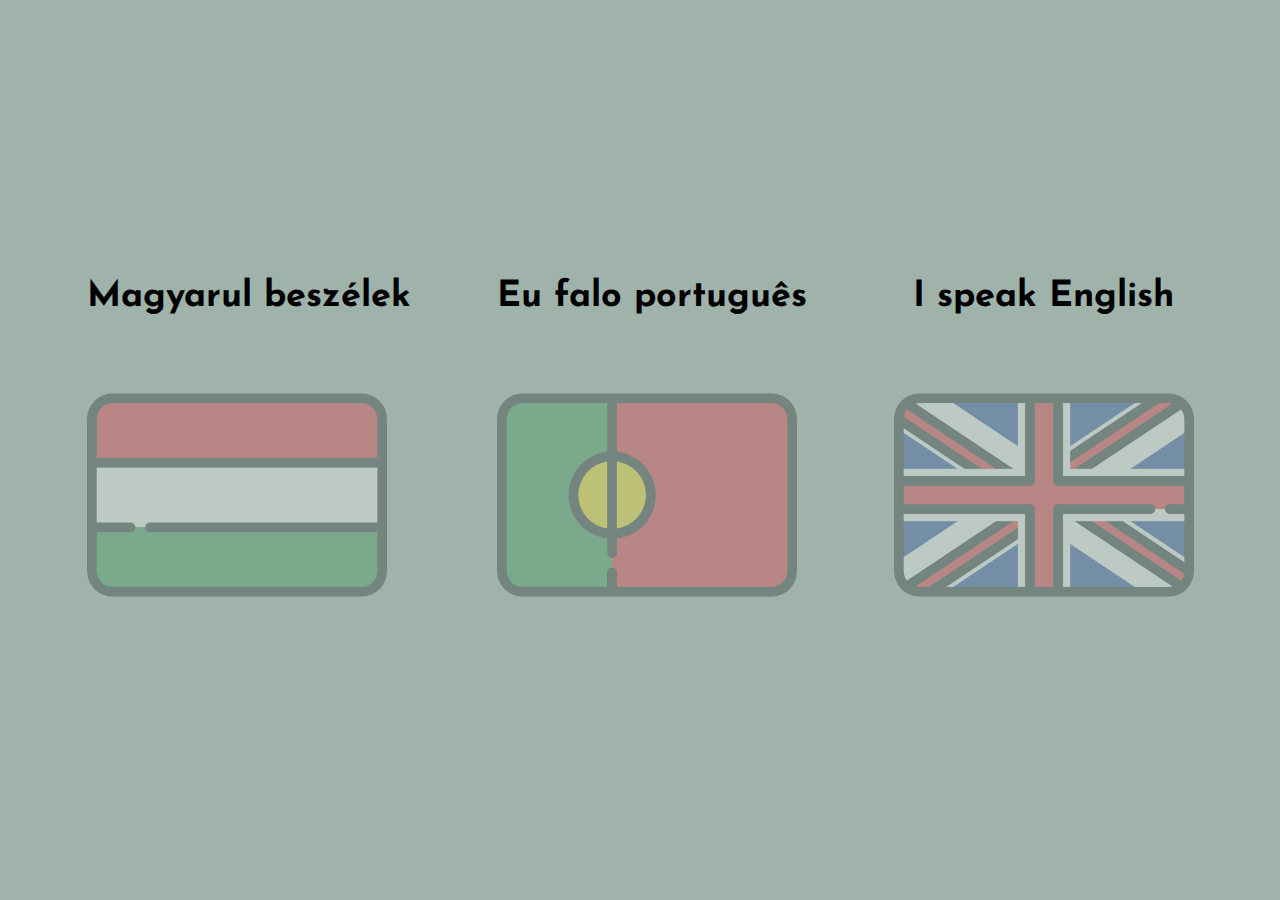
==== index.html @ e6aa1aa2 "create flag page" ====
<!DOCTYPE html>
<html lang="en">
  <head>
    <meta charset="utf-8">
    <title>Evelin & Ricardo</title>
    <link rel="stylesheet" href="style/style.css">
    <link rel="preconnect" href="https://fonts.gstatic.com" crossorigin>
    <link href="https://fonts.googleapis.com/css2?family=Josefin+Sans&family=Patrick+Hand&display=swap" rel="stylesheet"> 
    <!-- <script src="script.js"></script> -->
  </head>
  <body>
    <div class="container">
        <div>
            <h2> Magyarul beszélek</h2>
            <img class="flag" src="img/hu_flag.png">
        </div>
        <div>
            <h2>Eu falo português</h2>
            <img class="flag" src="img/pt_flag.png">
        </div>
        <div>
            <h2>I speak English</h2>
            <a href="wedding.html"><img class="flag" src="img/en_flag.png"></a>
        </div>
    </div>
  </body>
</html>
---- style/style.css ----
html{
    height: 100%;
}

body {
    min-height: 100%;
    display: flex;
    justify-content: center;
    margin: 0;
    background-color: #9FB3AA;
    font-family: 'Josefin Sans', sans-serif;
    font-size: 18pt;
}

.container {
    width: 100%;
    display: flex;
    flex-wrap: wrap;
    justify-content: space-evenly;
    align-items: center;
}

.flag {
    width: 300px;
    opacity: 30%;
}

.flag:hover, flag:active {
    opacity: 100%;
}

.container h2{
    text-align: center;
}
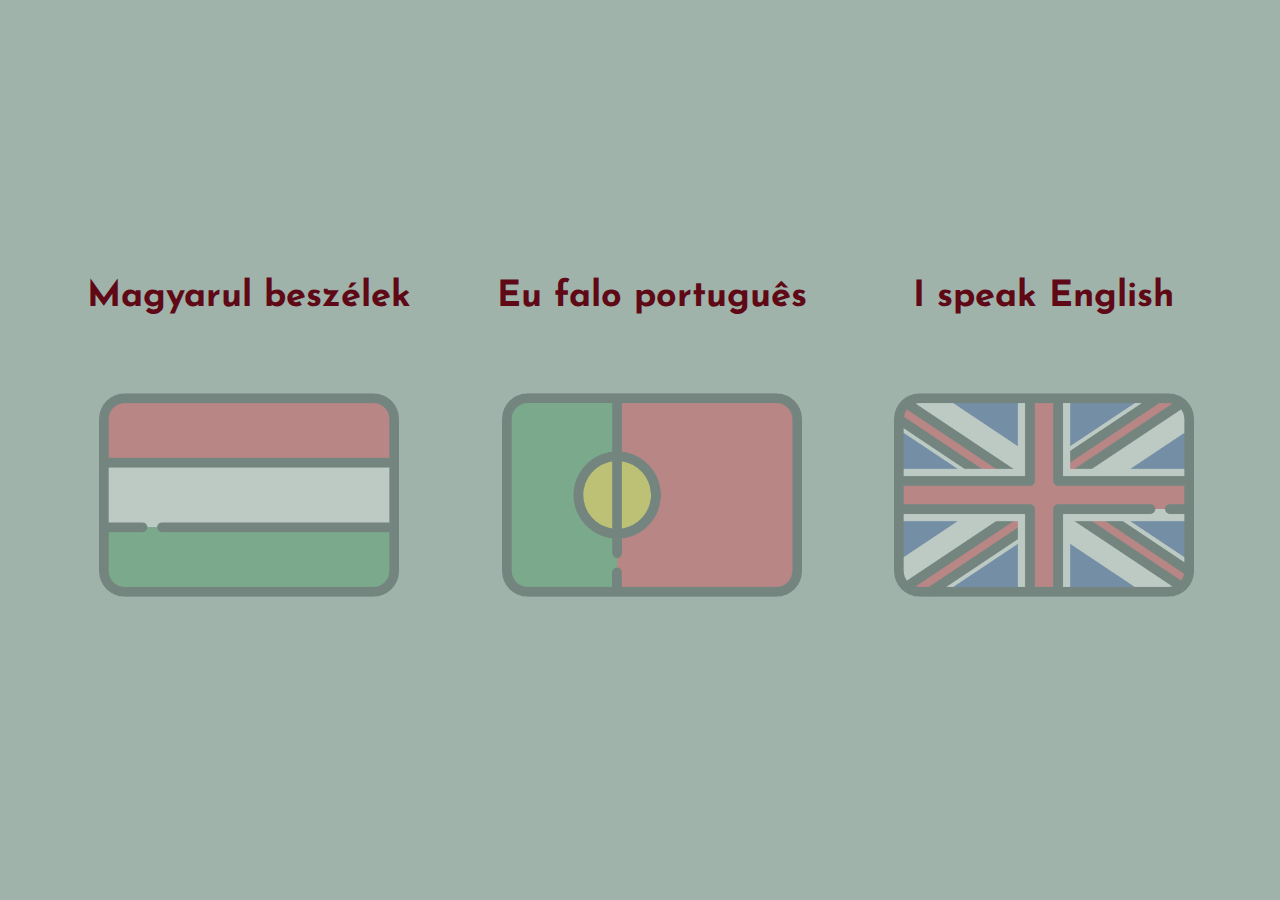
==== commit 3c5a829b: "Draft of main page" ====
--- a/index.html
+++ b/index.html
@@ -9,19 +9,21 @@
     <!-- <script src="script.js"></script> -->
   </head>
   <body>
-    <div class="container">
-        <div>
-            <h2> Magyarul beszélek</h2>
-            <img class="flag" src="img/hu_flag.png">
-        </div>
-        <div>
-            <h2>Eu falo português</h2>
-            <img class="flag" src="img/pt_flag.png">
-        </div>
-        <div>
-            <h2>I speak English</h2>
-            <a href="wedding.html"><img class="flag" src="img/en_flag.png"></a>
-        </div>
+    <div id=flag-outer-container>
+      <div id=flag-inner-container>
+          <div>
+              <h2> Magyarul beszélek</h2>
+              <img class="flag" src="img/hu_flag.png">
+          </div>
+          <div>
+              <h2>Eu falo português</h2>
+              <img class="flag" src="img/pt_flag.png">
+          </div>
+          <div>
+              <h2>I speak English</h2>
+              <a href="wedding.html"><img class="flag" src="img/en_flag.png"></a>
+          </div>
+      </div>
     </div>
   </body>
 </html>
--- a/style/style.css
+++ b/style/style.css
@@ -3,21 +3,31 @@
 }
 
 body {
+    height: 100%;
+    margin: 0;
+    background-color: #9FB3AA;
+    font-family: 'Josefin Sans', sans-serif;
+    font-size: 18pt;
+    color: #5F0916;
+}
+
+#flag-outer-container {
     min-height: 100%;
     display: flex;
     justify-content: center;
     margin: 0;
     background-color: #9FB3AA;
     font-family: 'Josefin Sans', sans-serif;
-    font-size: 18pt;
+
 }
 
-.container {
+#flag-inner-container {
     width: 100%;
     display: flex;
     flex-wrap: wrap;
     justify-content: space-evenly;
     align-items: center;
+    text-align: center;
 }
 
 .flag {
@@ -29,6 +39,106 @@
     opacity: 100%;
 }
 
-.container h2{
+#main {
     text-align: center;
 }
+
+#main ul{
+    display: inline-block;
+    text-align: left;
+} */
+
+/* Timeline */
+/* https://codepen.io/letsbleachthis/pen/YJgNpv */
+
+/* //Text Styles 
+@import url("https://fonts.googleapis.com/css?family=Open+Sans:400,400i,700");
+$font-sans: 'Open Sans', sans-serif; */
+
+/* Colors */
+:root {
+    --black: #34435E;
+    --white: #ffffff;
+}
+
+/* body {
+  font-family: $font-sans;
+  margin: 0;
+  padding: 0 4em;
+} */
+
+.timeline {
+  min-width: 300px;
+  max-width: 500px;
+  margin: auto;
+  margin-bottom: 50px;
+}
+
+.timeline p {
+  font-size: 1em;
+  line-height: 1.75em;
+  border-top: 3px solid;
+  border-image: linear-gradient(to right, #C55F46 0%, #5F0916 100%);
+  border-image-slice: 1;
+  border-width: 3px;
+  margin: 0;
+  padding: 40px 60px;
+  counter-increment: section;
+  position: relative;
+  /* color: var(--black); */
+}
+/* //numbers */
+.timeline .time {
+    /* content: counter(section); */
+    position: absolute;
+    margin-top: -15px;
+    border-radius: 50%;
+    padding: 5px;
+    height: 3em;
+    width: 3em;
+    /* background-color: var(--black); */
+    text-align: center;
+    line-height: 3em;
+    /* color: var(--white); */
+    background-color: white;
+    border: solid 3px black;
+    font-size: 20px;
+}
+
+/* //odd number borders */
+.timeline p:nth-child(odd) {
+    text-align: left;
+    border-left: 3px solid;
+    padding-right: 0;
+}
+
+.timeline p:nth-child(odd) .time {
+    right: 100%; 
+    margin-right: -35px;
+    border-color: #C55F46;
+}
+
+/* //even number borders */
+.timeline p:nth-child(even) {
+  border-right: 3px solid;
+  padding-left: 0;
+  text-align: right;
+}
+
+.timeline p:nth-child(even) .time {
+    left: 100%; 
+    margin-left: -35px;
+    border-color: #5F0916;
+}
+
+/* //handle first and last */
+.timeline p:first-child {
+  border-top: 0;
+  border-top-right-radius:0;
+  border-top-left-radius:0;
+}
+
+.timeline p:last-child {
+  border-bottom-right-radius:0;
+  border-bottom-left-radius:0;
+}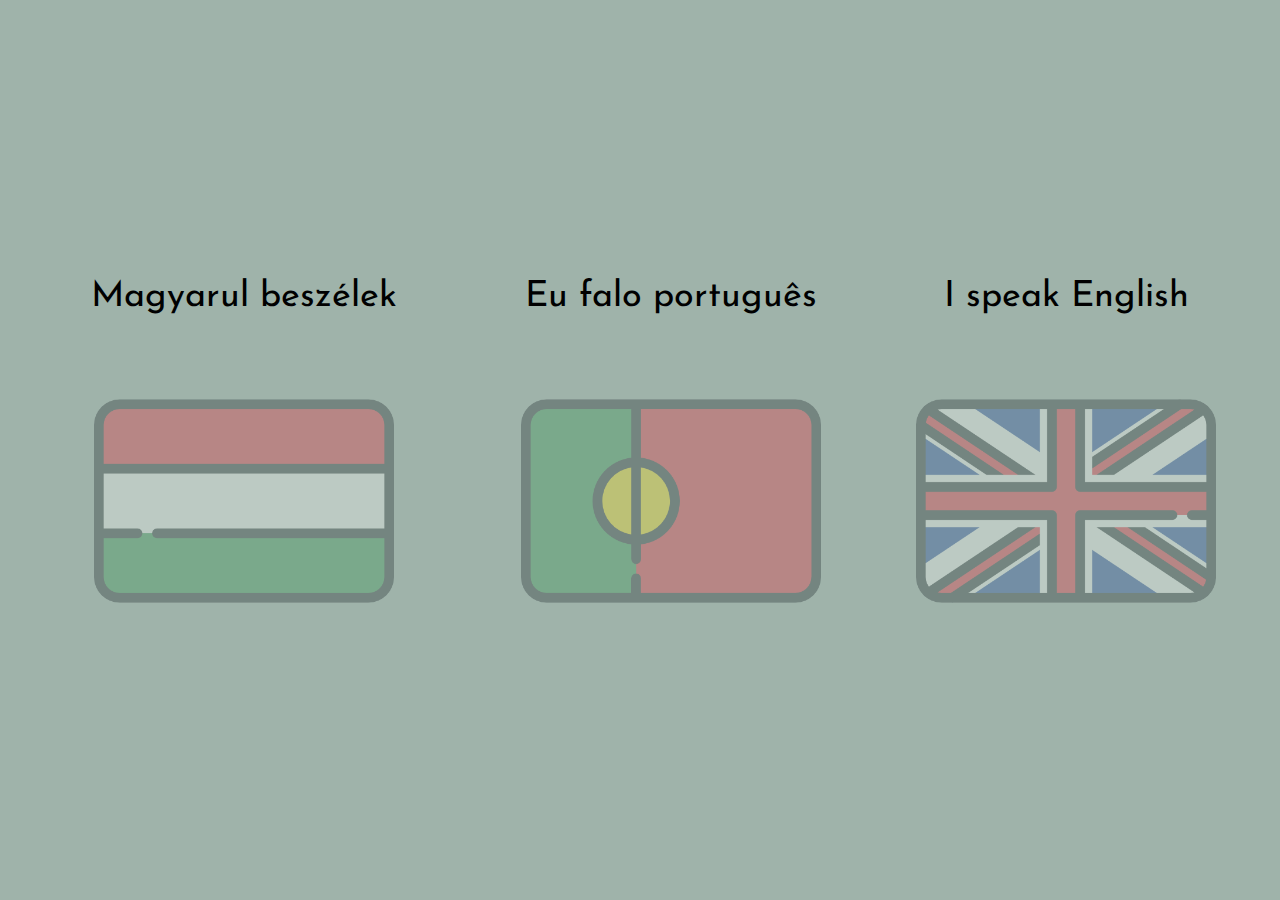
==== commit d5c07628: "Fill in text contents" ====
--- a/index.html
+++ b/index.html
@@ -13,7 +13,7 @@
       <div id=flag-inner-container>
           <div>
               <h2> Magyarul beszélek</h2>
-              <img class="flag" src="img/hu_flag.png">
+              <a href="eskuvo.html"><img class="flag" src="img/hu_flag.png"></a> 
           </div>
           <div>
               <h2>Eu falo português</h2>
--- a/style/style.css
+++ b/style/style.css
@@ -1,3 +1,57 @@
+/* Reset CSS */
+/* http://meyerweb.com/eric/tools/css/reset/ 
+   v2.0 | 20110126
+   License: none (public domain)
+*/
+
+html, body, div, span, applet, object, iframe,
+h1, h2, h3, h4, h5, h6, p, blockquote, pre,
+a, abbr, acronym, address, big, cite, code,
+del, dfn, em, img, ins, kbd, q, s, samp,
+small, strike, strong, sub, sup, tt, var,
+b, u, i, center,
+dl, dt, dd, ol, ul, li,
+fieldset, form, label, legend,
+table, caption, tbody, tfoot, thead, tr, th, td,
+article, aside, canvas, details, embed, 
+figure, figcaption, footer, header, hgroup, 
+menu, nav, output, ruby, section, summary,
+time, mark, audio, video {
+	margin: 0;
+	padding: 0;
+	border: 0;
+	font-size: 100%;
+	font: inherit;
+	vertical-align: baseline;
+}
+/* HTML5 display-role reset for older browsers */
+article, aside, details, figcaption, figure, 
+footer, header, hgroup, menu, nav, section {
+	display: block;
+}
+body {
+	line-height: 1;
+}
+ol, ul {
+	list-style: none;
+}
+blockquote, q {
+	quotes: none;
+}
+blockquote:before, blockquote:after,
+q:before, q:after {
+	content: '';
+	content: none;
+}
+table {
+	border-collapse: collapse;
+	border-spacing: 0;
+}
+
+
+/* Main CSS */
+
+
 html{
     height: 100%;
 }
@@ -5,10 +59,10 @@
 body {
     height: 100%;
     margin: 0;
-    background-color: #9FB3AA;
+    background-color: white; /*#9FB3AA;*/
     font-family: 'Josefin Sans', sans-serif;
     font-size: 18pt;
-    color: #5F0916;
+    color: #000000;
 }
 
 #flag-outer-container {
@@ -40,6 +94,30 @@
 }
 
 #main {
+    /* text-align: center; */
+}
+
+#main p {
+    padding: 1em;
+}
+
+
+
+h1 {
+    padding: 1em;
+    font-size: 2em;
+    text-align: center;
+}
+
+h2 {
+    padding: 1em;
+    font-size: 1.5em;
+    text-align: center;
+}
+
+h3 {
+    padding: 1em;
+    font-size: 1.1em;
     text-align: center;
 }
 
@@ -57,8 +135,8 @@
 
 /* Colors */
 :root {
-    --black: #34435E;
-    --white: #ffffff;
+    --black: #191726;
+    --white: #f5f5f4;
 }
 
 /* body {
@@ -74,35 +152,50 @@
   margin-bottom: 50px;
 }
 
-.timeline p {
+#main .timeline p {
   font-size: 1em;
   line-height: 1.75em;
   border-top: 3px solid;
-  border-image: linear-gradient(to right, #C55F46 0%, #5F0916 100%);
+  border-image: linear-gradient(to right, var(--black) 0%, #550818 100%);
   border-image-slice: 1;
   border-width: 3px;
   margin: 0;
   padding: 40px 60px;
   counter-increment: section;
   position: relative;
-  /* color: var(--black); */
-}
+}
+
+#main .separate p {
+    border-top: 3px solid;
+    border-image: linear-gradient(to right, #191726 0%, #f5f5f4 30%, #f5f5f4 70%, #550818 100%);
+    border-image-slice: 1;
+}
+
+.timeline .who {
+    display: block;
+    font-size: .7em;
+    line-height: 20px;
+    margin-top: -18px;
+}
+
 /* //numbers */
-.timeline .time {
-    /* content: counter(section); */
+.timeline .time,
+.timeline .date {
     position: absolute;
     margin-top: -15px;
     border-radius: 50%;
     padding: 5px;
     height: 3em;
     width: 3em;
-    /* background-color: var(--black); */
     text-align: center;
     line-height: 3em;
-    /* color: var(--white); */
     background-color: white;
     border: solid 3px black;
     font-size: 20px;
+}
+
+.timeline .date{
+    width: 5em;
 }
 
 /* //odd number borders */
@@ -112,10 +205,11 @@
     padding-right: 0;
 }
 
-.timeline p:nth-child(odd) .time {
+.timeline p:nth-child(odd) .time,
+.timeline p:nth-child(odd) .date {
     right: 100%; 
     margin-right: -35px;
-    border-color: #C55F46;
+    border-color: #191726;
 }
 
 /* //even number borders */
@@ -123,22 +217,44 @@
   border-right: 3px solid;
   padding-left: 0;
   text-align: right;
-}
-
-.timeline p:nth-child(even) .time {
+  color: #550818;
+}
+
+.timeline p:nth-child(even) .time,
+.timeline p:nth-child(even) .date {
     left: 100%; 
     margin-left: -35px;
-    border-color: #5F0916;
+    border-color: #550818;
+    color: #550818;
 }
 
 /* //handle first and last */
-.timeline p:first-child {
+#main .timeline p:first-child {
   border-top: 0;
   border-top-right-radius:0;
   border-top-left-radius:0;
 }
 
-.timeline p:last-child {
+#main .timeline p:last-child {
   border-bottom-right-radius:0;
   border-bottom-left-radius:0;
+}
+
+.timeline-button {
+    display: block;
+    margin: 0 auto;
+    padding: 1em;
+}
+
+.green-bg{
+    background-color: #9FB3AA;    
+}
+
+.white-bg{
+    background-color: #f5f5f4;
+}
+
+.black-bg{
+    color: white;
+    background-color: #161917;
 }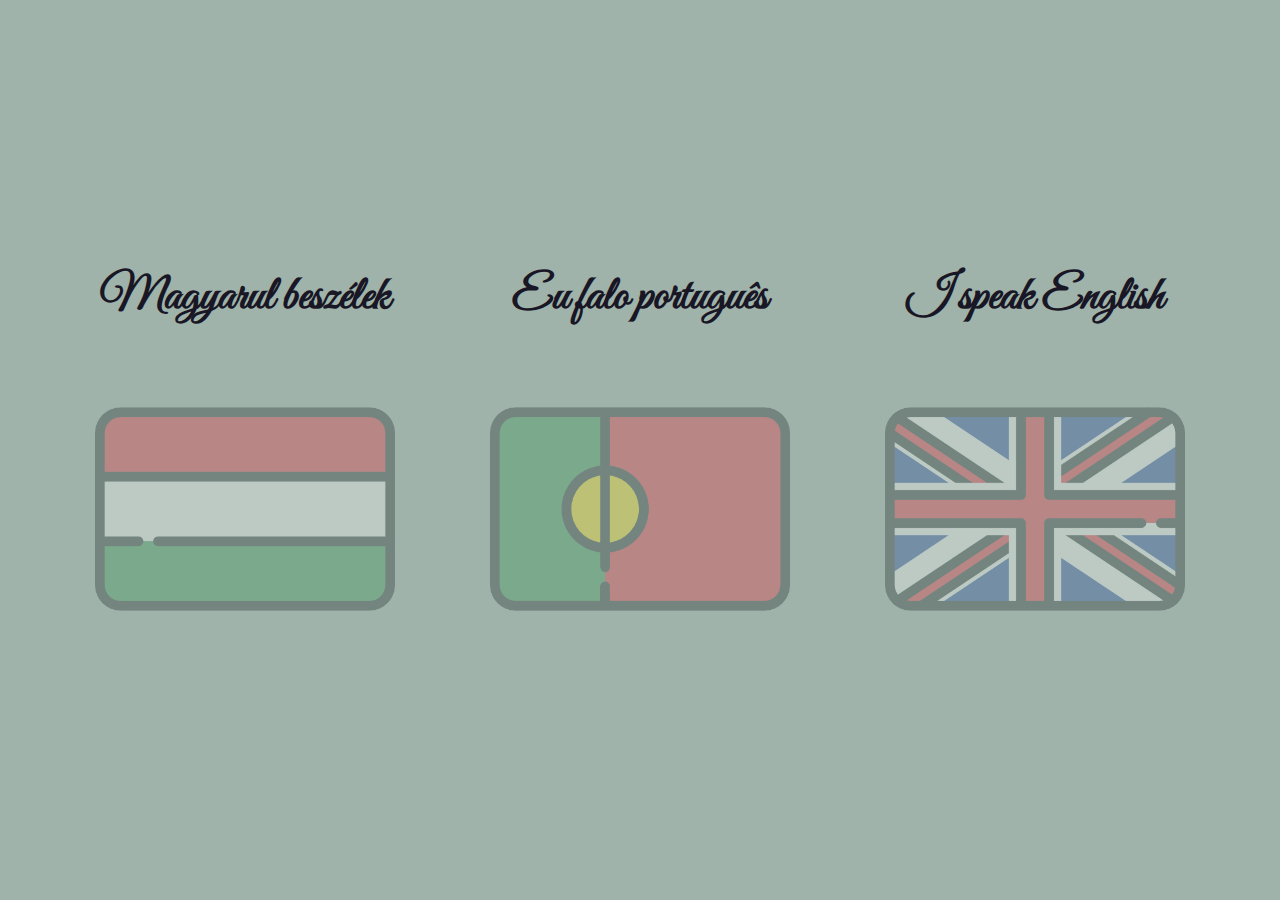
==== commit d4aa2e91: "Improve design and separate CSS" ====
--- a/index.html
+++ b/index.html
@@ -3,24 +3,24 @@
   <head>
     <meta charset="utf-8">
     <title>Evelin & Ricardo</title>
-    <link rel="stylesheet" href="style/style.css">
+    <link rel="stylesheet" href="style/flags.css">
     <link rel="preconnect" href="https://fonts.gstatic.com" crossorigin>
-    <link href="https://fonts.googleapis.com/css2?family=Josefin+Sans&family=Patrick+Hand&display=swap" rel="stylesheet"> 
+    <link href="https://fonts.googleapis.com/css2?family=Great+Vibes&display=swap" rel="stylesheet"> 
     <!-- <script src="script.js"></script> -->
   </head>
   <body>
     <div id=flag-outer-container>
       <div id=flag-inner-container>
           <div>
-              <h2> Magyarul beszélek</h2>
+              <h1> Magyarul beszélek</h1>
               <a href="eskuvo.html"><img class="flag" src="img/hu_flag.png"></a> 
           </div>
           <div>
-              <h2>Eu falo português</h2>
+              <h1>Eu falo português</h1>
               <img class="flag" src="img/pt_flag.png">
           </div>
           <div>
-              <h2>I speak English</h2>
+              <h1>I speak English</h1>
               <a href="wedding.html"><img class="flag" src="img/en_flag.png"></a>
           </div>
       </div>
--- a/style/flags.css
+++ b/style/flags.css
@@ -0,0 +1,46 @@
+html{
+    height: 100%;
+}
+
+body {
+    height: 100%;
+    margin: 0;
+    background-color: #f5f5f4;
+    font-family: 'Montserrat', sans-serif;
+    font-size: 18pt;
+    color: #191726;
+}
+
+h1 {
+    font-family: 'Great Vibes', cursive;
+    font-size: 2em;
+    text-align: center;
+}
+
+#flag-outer-container {
+    min-height: 100%;
+    display: flex;
+    justify-content: center;
+    margin: 0;
+    background-color: #9FB3AA;
+    font-family: 'Montserrat', sans-serif;
+
+}
+
+#flag-inner-container {
+    width: 100%;
+    display: flex;
+    flex-wrap: wrap;
+    justify-content: space-evenly;
+    align-items: center;
+    text-align: center;
+}
+
+.flag {
+    width: 300px;
+    opacity: 30%;
+}
+
+.flag:hover, flag:active {
+    opacity: 100%;
+}
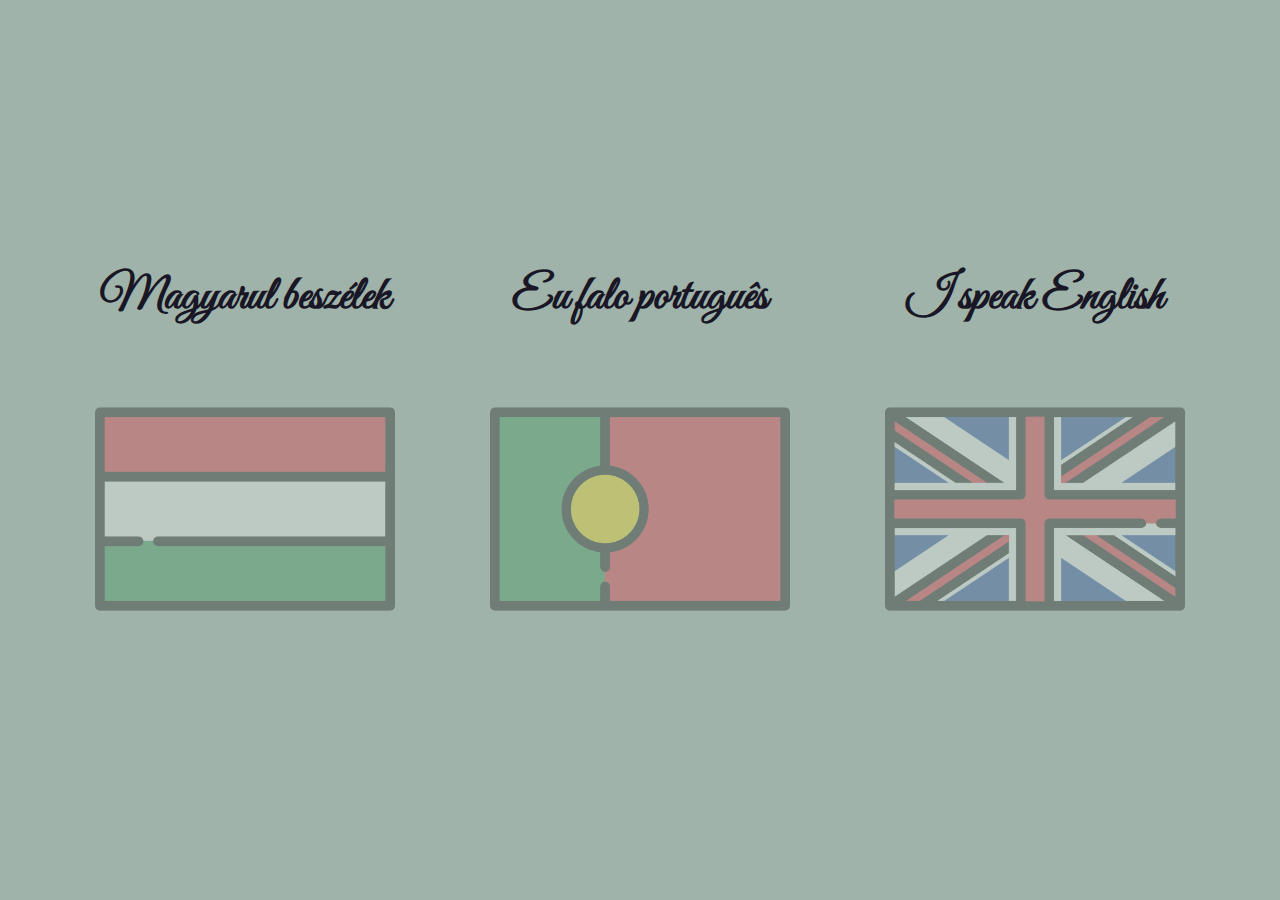
==== commit ed687faa: "Add last icons and fix final layout issues" ====
--- a/index.html
+++ b/index.html
@@ -2,6 +2,7 @@
 <html lang="en">
   <head>
     <meta charset="utf-8">
+    <meta name="viewport" content="width=device-width, initial-scale=1">
     <title>Evelin & Ricardo</title>
     <link rel="stylesheet" href="style/flags.css">
     <link rel="preconnect" href="https://fonts.gstatic.com" crossorigin>
@@ -13,15 +14,15 @@
       <div id=flag-inner-container>
           <div>
               <h1> Magyarul beszélek</h1>
-              <a href="eskuvo.html"><img class="flag" src="img/hu_flag.png"></a> 
+              <a href="eskuvo.html"><img class="flag" src="img/hu_flag2.png"></a> 
           </div>
           <div>
               <h1>Eu falo português</h1>
-              <img class="flag" src="img/pt_flag.png">
+              <img class="flag" src="img/pt_flag2.png">
           </div>
           <div>
               <h1>I speak English</h1>
-              <a href="wedding.html"><img class="flag" src="img/en_flag.png"></a>
+              <a href="wedding.html"><img class="flag" src="img/en_flag2.png"></a>
           </div>
       </div>
     </div>
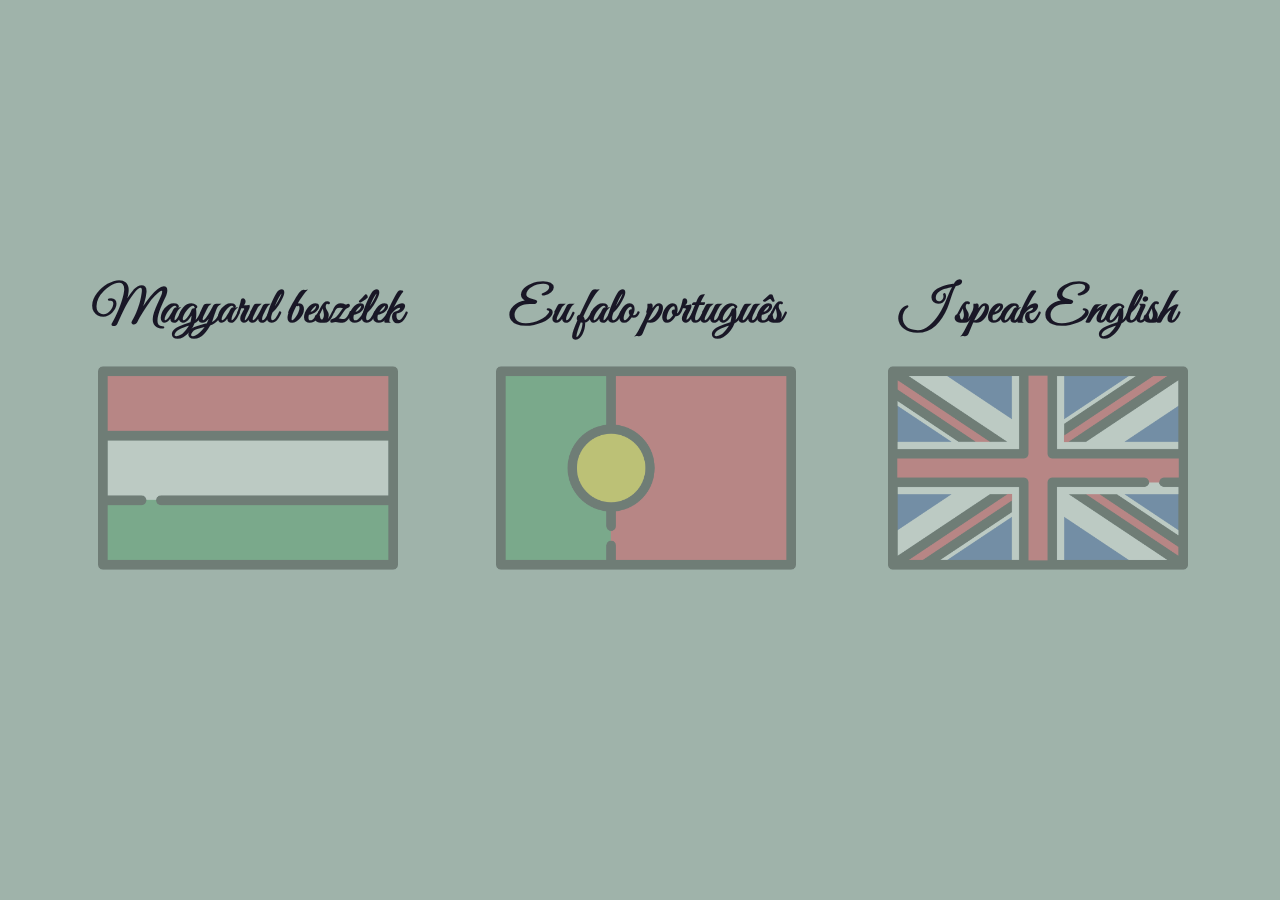
==== commit 122a624d: "Tweak flags layout" ====
--- a/index.html
+++ b/index.html
@@ -12,18 +12,24 @@
   <body>
     <div id=flag-outer-container>
       <div id=flag-inner-container>
-          <div>
-              <h1> Magyarul beszélek</h1>
-              <a href="eskuvo.html"><img class="flag" src="img/hu_flag2.png"></a> 
-          </div>
-          <div>
-              <h1>Eu falo português</h1>
-              <img class="flag" src="img/pt_flag2.png">
-          </div>
-          <div>
-              <h1>I speak English</h1>
-              <a href="wedding.html"><img class="flag" src="img/en_flag2.png"></a>
-          </div>
+          <a href="eskuvo.html">
+            <div class="flag">
+                <h1>Magyarul beszélek</h1>
+                <img src="img/hu_flag2.png">
+            </div>
+          </a> 
+          <a href="casamento.html">
+            <div class="flag">
+                <h1>Eu falo português</h1>
+                <img src="img/pt_flag2.png">
+            </div>
+          </a>
+          <a href="wedding.html">
+            <div class="flag">
+                <h1>I speak English</h1>
+                <img src="img/en_flag2.png">
+            </div>
+          </a>
       </div>
     </div>
   </body>
--- a/style/flags.css
+++ b/style/flags.css
@@ -5,16 +5,19 @@
 body {
     height: 100%;
     margin: 0;
-    background-color: #f5f5f4;
-    font-family: 'Montserrat', sans-serif;
-    font-size: 18pt;
     color: #191726;
 }
 
 h1 {
     font-family: 'Great Vibes', cursive;
-    font-size: 2em;
+    font-size: 4vw;
     text-align: center;
+    margin: 0 0 -2vw;
+}
+
+a {
+    color: #191726;
+    text-decoration: none;
 }
 
 #flag-outer-container {
@@ -36,11 +39,30 @@
     text-align: center;
 }
 
-.flag {
-    width: 300px;
+.flag img {
+    width: 30vw;
+    max-width: 300px;
     opacity: 30%;
 }
 
-.flag:hover, flag:active {
+.flag:hover img,
+.flag:active img {
     opacity: 100%;
 }
+
+
+@media screen and (max-width: 600px) and (orientation: portrait){
+    h1 {
+        font-size: 8vw;
+        margin-bottom: -3vw;
+    }
+
+    #flag-inner-container {
+        padding-top: 5vw;
+    }
+
+    .flag img {
+        width: 40vw;
+        padding: 0 10vw;
+    }
+}
